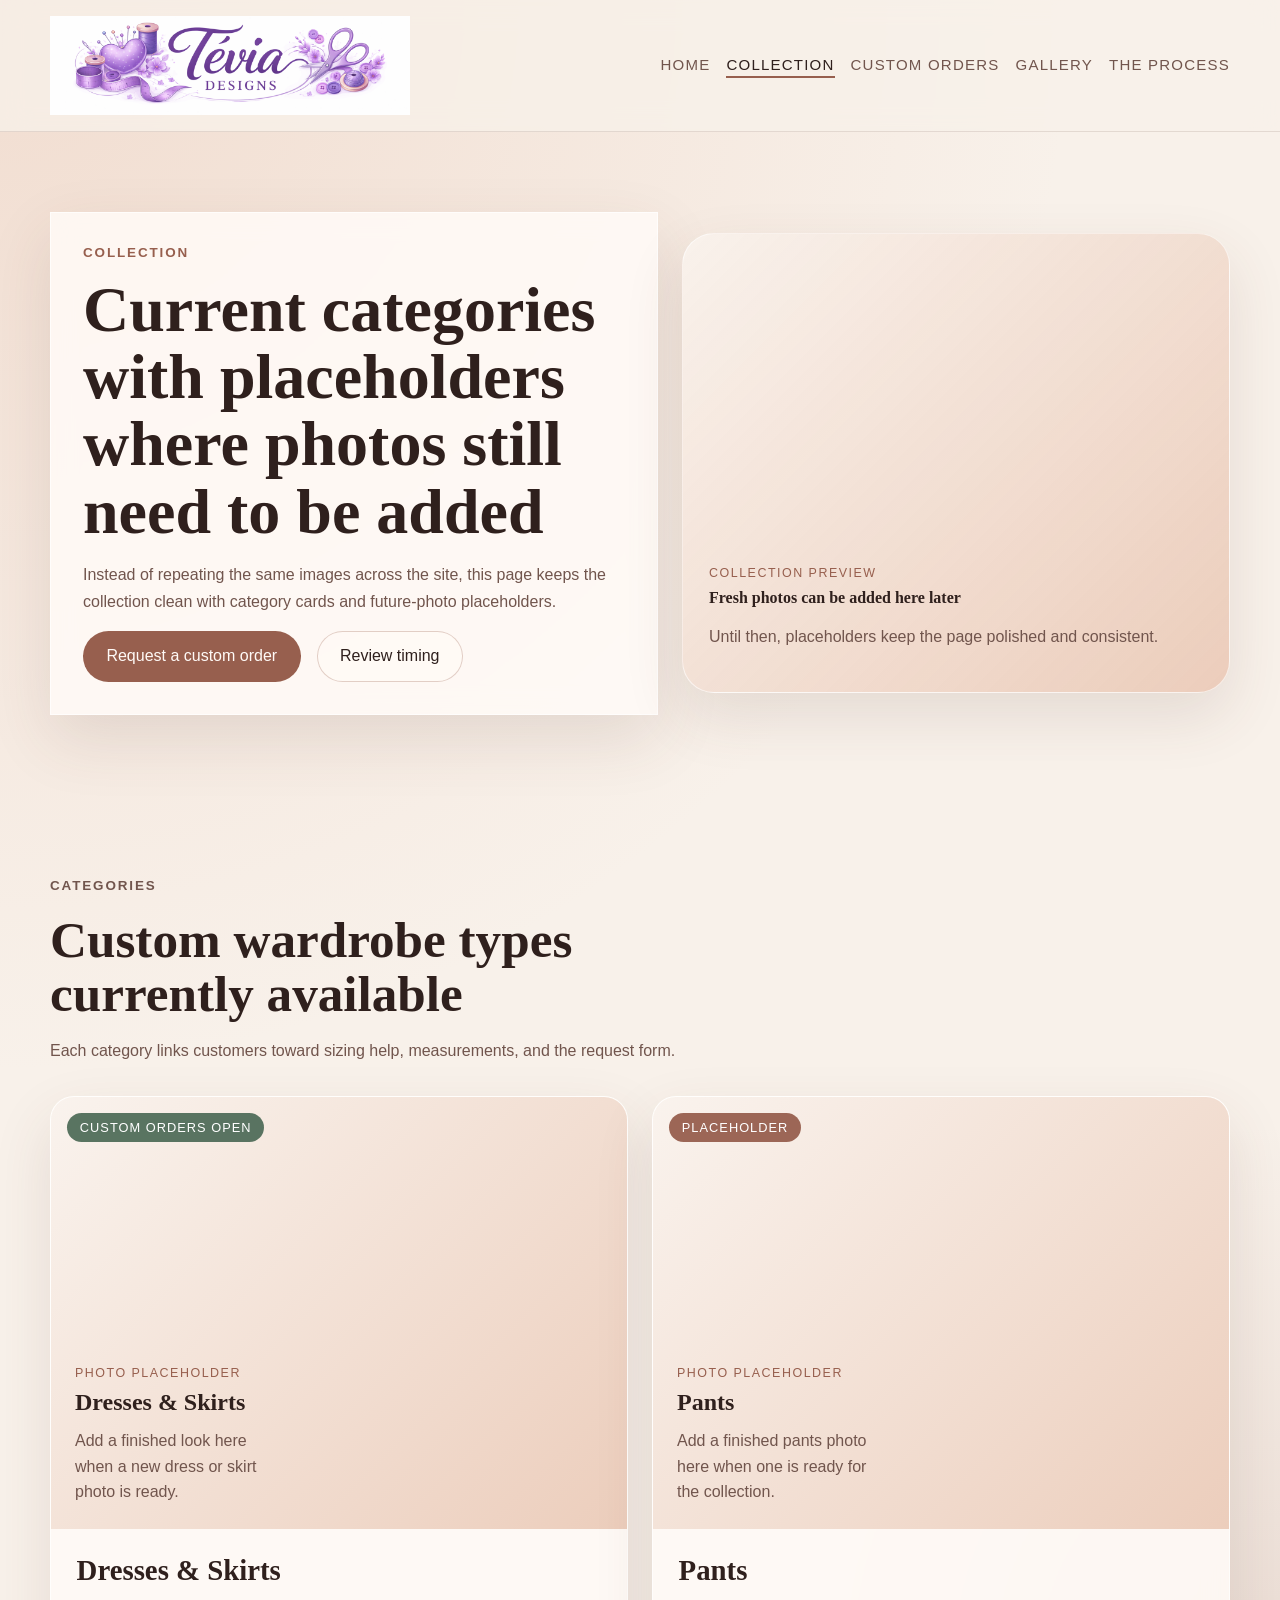
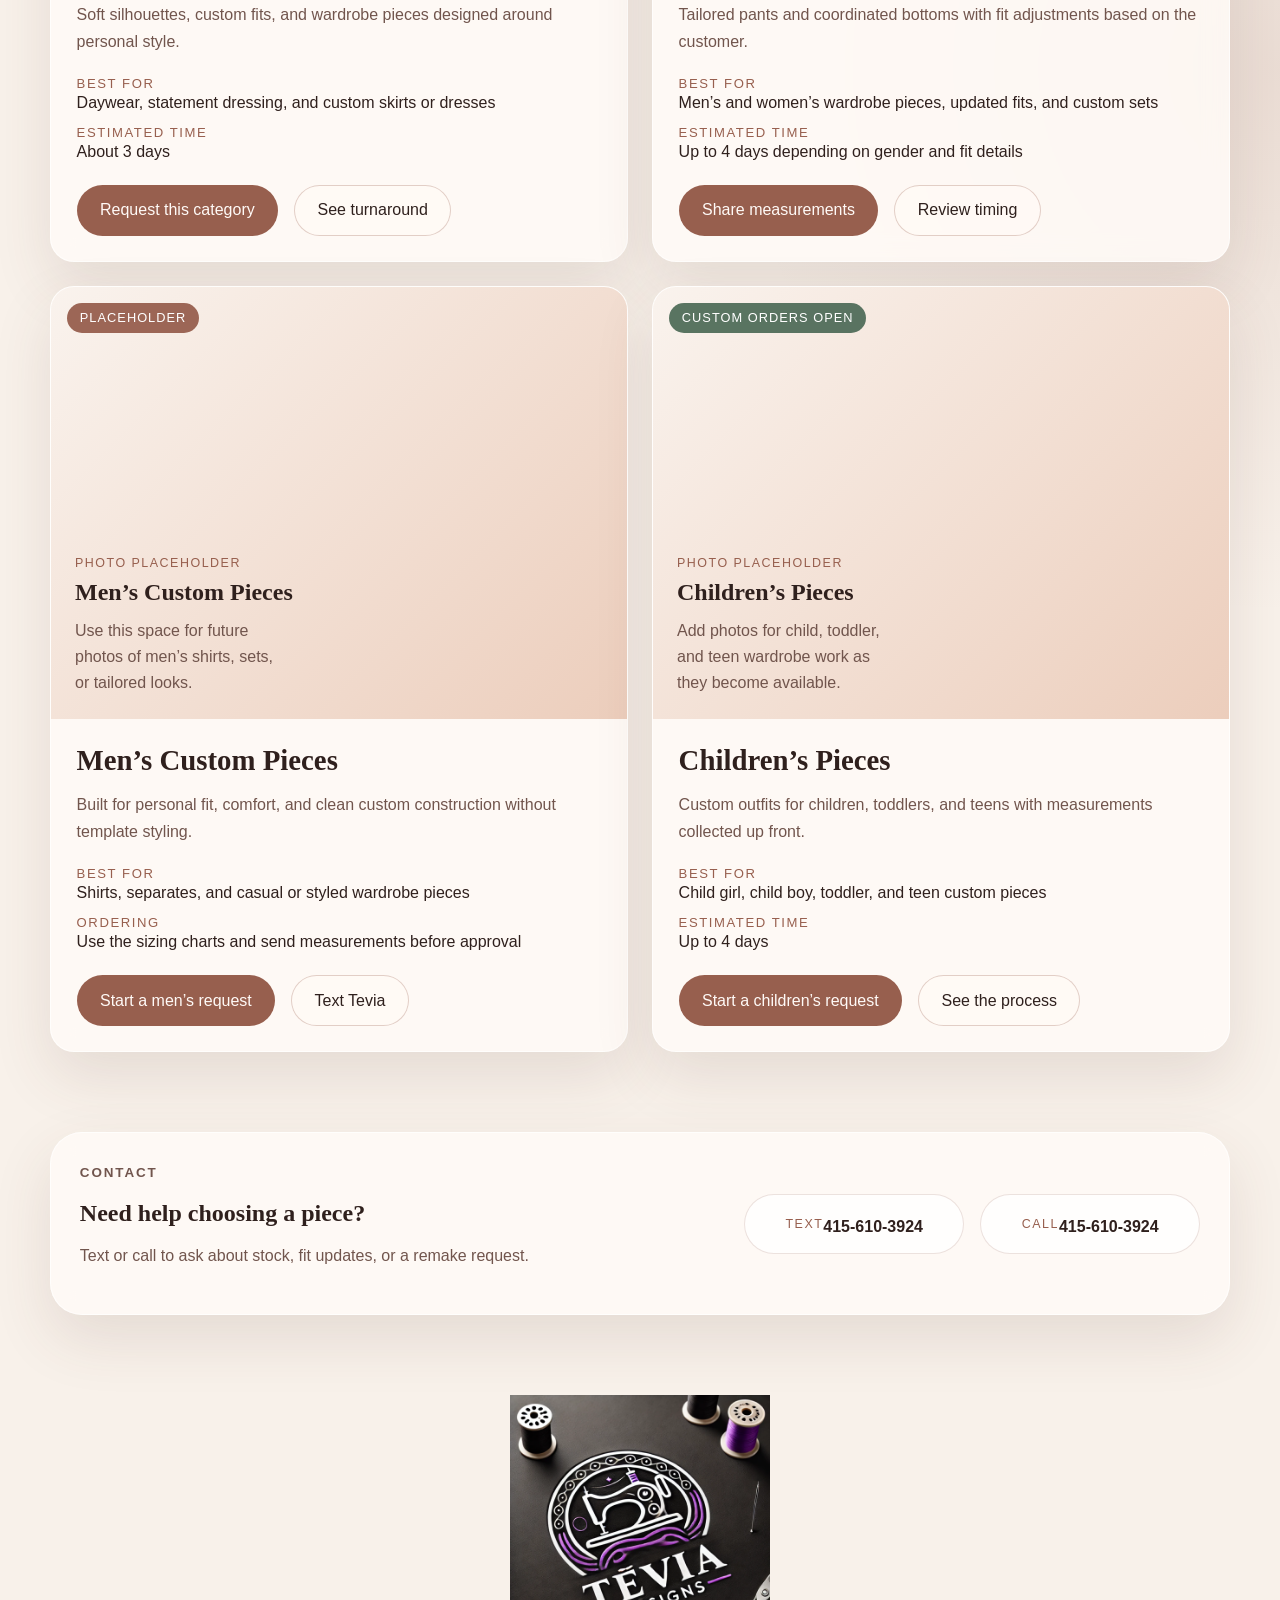
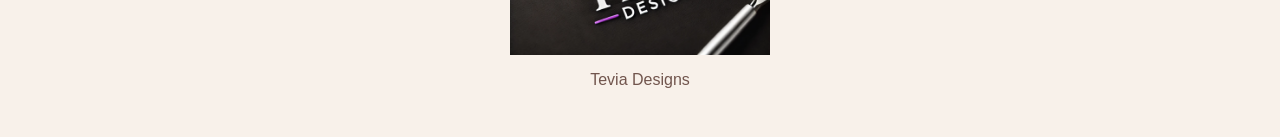
==== site/collection.html @ 5093405c "Segment the storefront journey Split the site into focused pages, add sizing and measurement guidanc" ====
<!doctype html>
<html lang="en">
  <head>
    <meta charset="UTF-8" />
    <meta name="viewport" content="width=device-width, initial-scale=1.0" />
    <title>Tevia Designs | Collection</title>
    <meta
      name="description"
      content="Browse current Tevia Designs pieces, made-to-order highlights, and future collection placeholders."
    />
    <link rel="stylesheet" href="./styles.css" />
  </head>
  <body>
    <div class="page-shell">
      <header class="site-header">
        <div class="brand-bar">
          <a class="brand-mark" href="./index.html" aria-label="Tevia Designs home">
            <img src="./assets/images/tevia-header-footer.png" alt="Tevia Designs" />
          </a>
          <nav class="site-nav" aria-label="Primary">
            <a href="./index.html">Home</a>
            <a href="./collection.html" aria-current="page">Collection</a>
            <a href="./custom-orders.html">Custom Orders</a>
            <a href="./gallery.html">Gallery</a>
            <a href="./process.html">The Process</a>
          </nav>
        </div>
      </header>

      <main>
        <section class="section page-hero">
          <div class="page-hero-content reveal">
            <p class="eyebrow">Collection</p>
            <h1>Current categories with placeholders where photos still need to be added</h1>
            <p class="hero-text">
              Instead of repeating the same images across the site, this page keeps the collection
              clean with category cards and future-photo placeholders.
            </p>
            <div class="hero-actions">
              <a class="button button-primary" href="./custom-orders.html">Request a custom order</a>
              <a class="button button-secondary" href="./process.html">Review timing</a>
            </div>
          </div>
          <div class="page-hero-media media-placeholder reveal reveal-delay">
            <span>Collection preview</span>
            <strong>Fresh photos can be added here later</strong>
            <p>Until then, placeholders keep the page polished and consistent.</p>
          </div>
        </section>

        <section class="section">
          <div class="section-heading reveal">
            <p class="eyebrow">Categories</p>
            <h2>Custom wardrobe types currently available</h2>
            <p>Each category links customers toward sizing help, measurements, and the request form.</p>
          </div>

          <div class="product-grid">
            <article class="product-card reveal">
              <div class="product-image">
                <div class="product-image-placeholder">
                  <span>Photo placeholder</span>
                  <strong>Dresses &amp; Skirts</strong>
                  <p>Add a finished look here when a new dress or skirt photo is ready.</p>
                </div>
                <span class="product-badge">Custom orders open</span>
              </div>
              <div class="product-body">
                <h3>Dresses &amp; Skirts</h3>
                <p>
                  Soft silhouettes, custom fits, and wardrobe pieces designed around personal style.
                </p>
                <dl>
                  <div>
                    <dt>Best for</dt>
                    <dd>Daywear, statement dressing, and custom skirts or dresses</dd>
                  </div>
                  <div>
                    <dt>Estimated time</dt>
                    <dd>About 3 days</dd>
                  </div>
                </dl>
                <div class="product-actions">
                  <a class="button button-primary" href="./custom-orders.html">Request this category</a>
                  <a class="button button-secondary" href="./process.html">See turnaround</a>
                </div>
              </div>
            </article>

            <article class="product-card reveal">
              <div class="product-image">
                <div class="product-image-placeholder">
                  <span>Photo placeholder</span>
                  <strong>Pants</strong>
                  <p>Add a finished pants photo here when one is ready for the collection.</p>
                </div>
                <span class="product-badge product-badge-alt">Placeholder</span>
              </div>
              <div class="product-body">
                <h3>Pants</h3>
                <p>
                  Tailored pants and coordinated bottoms with fit adjustments based on the customer.
                </p>
                <dl>
                  <div>
                    <dt>Best for</dt>
                    <dd>Men’s and women’s wardrobe pieces, updated fits, and custom sets</dd>
                  </div>
                  <div>
                    <dt>Estimated time</dt>
                    <dd>Up to 4 days depending on gender and fit details</dd>
                  </div>
                </dl>
                <div class="product-actions">
                  <a class="button button-primary" href="./custom-orders.html">Share measurements</a>
                  <a class="button button-secondary" href="./process.html">Review timing</a>
                </div>
              </div>
            </article>

            <article class="product-card reveal">
              <div class="product-image">
                <div class="product-image-placeholder">
                  <span>Photo placeholder</span>
                  <strong>Men’s Custom Pieces</strong>
                  <p>Use this space for future photos of men’s shirts, sets, or tailored looks.</p>
                </div>
                <span class="product-badge product-badge-alt">Placeholder</span>
              </div>
              <div class="product-body">
                <h3>Men’s Custom Pieces</h3>
                <p>
                  Built for personal fit, comfort, and clean custom construction without template styling.
                </p>
                <dl>
                  <div>
                    <dt>Best for</dt>
                    <dd>Shirts, separates, and casual or styled wardrobe pieces</dd>
                  </div>
                  <div>
                    <dt>Ordering</dt>
                    <dd>Use the sizing charts and send measurements before approval</dd>
                  </div>
                </dl>
                <div class="product-actions">
                  <a class="button button-primary" href="./custom-orders.html">Start a men’s request</a>
                  <a class="button button-secondary" href="sms:+14156103924">Text Tevia</a>
                </div>
              </div>
            </article>

            <article class="product-card reveal">
              <div class="product-image">
                <div class="product-image-placeholder">
                  <span>Photo placeholder</span>
                  <strong>Children’s Pieces</strong>
                  <p>Add photos for child, toddler, and teen wardrobe work as they become available.</p>
                </div>
                <span class="product-badge">Custom orders open</span>
              </div>
              <div class="product-body">
                <h3>Children’s Pieces</h3>
                <p>
                  Custom outfits for children, toddlers, and teens with measurements collected up front.
                </p>
                <dl>
                  <div>
                    <dt>Best for</dt>
                    <dd>Child girl, child boy, toddler, and teen custom pieces</dd>
                  </div>
                  <div>
                    <dt>Estimated time</dt>
                    <dd>Up to 4 days</dd>
                  </div>
                </dl>
                <div class="product-actions">
                  <a class="button button-primary" href="./custom-orders.html">Start a children’s request</a>
                  <a class="button button-secondary" href="./process.html">See the process</a>
                </div>
              </div>
            </article>
          </div>
        </section>

        <section class="section compact-contact">
          <div class="contact-panel reveal">
            <div>
              <p class="eyebrow">Contact</p>
              <h2>Need help choosing a piece?</h2>
              <p>Text or call to ask about stock, fit updates, or a remake request.</p>
            </div>
            <div class="contact-actions">
              <a class="contact-link" href="sms:+14156103924">
                <span>Text</span>
                <strong>415-610-3924</strong>
              </a>
              <a class="contact-link" href="tel:+14156103924">
                <span>Call</span>
                <strong>415-610-3924</strong>
              </a>
            </div>
          </div>
        </section>
      </main>

      <footer class="site-footer">
        <img src="./assets/images/tevia-logo.png" alt="Tevia Designs logo" />
        <p>Tevia Designs</p>
      </footer>
    </div>

    <script src="./script.js"></script>
  </body>
</html>
---- site/styles.css ----
:root {
  --background: #f8f1ea;
  --surface: rgba(255, 251, 247, 0.85);
  --surface-strong: #fffaf5;
  --surface-soft: #f3e4d8;
  --text: #2f201d;
  --text-soft: #71554d;
  --line: rgba(78, 46, 39, 0.12);
  --accent: #975f4e;
  --accent-deep: #6f4135;
  --accent-soft: #e9c4b0;
  --success: #4d6a56;
  --shadow: 0 24px 60px rgba(93, 59, 48, 0.12);
  --radius-lg: 32px;
  --radius-md: 24px;
  --radius-sm: 18px;
  --max-width: 1180px;
}

* {
  box-sizing: border-box;
}

html {
  scroll-behavior: smooth;
}

body {
  margin: 0;
  font-family: "Segoe UI", Tahoma, Geneva, Verdana, sans-serif;
  color: var(--text);
  background:
    radial-gradient(circle at top left, rgba(233, 196, 176, 0.45), transparent 30%),
    radial-gradient(circle at right center, rgba(151, 95, 78, 0.14), transparent 26%),
    var(--background);
}

img {
  max-width: 100%;
  display: block;
}

a {
  color: inherit;
  text-decoration: none;
}

button,
input,
select,
textarea {
  font: inherit;
}

.page-shell {
  overflow: hidden;
}

.site-header {
  position: sticky;
  top: 0;
  z-index: 20;
  backdrop-filter: blur(14px);
  background: rgba(248, 241, 234, 0.78);
  border-bottom: 1px solid var(--line);
}

.brand-bar,
.section,
.site-footer {
  width: min(calc(100% - 2rem), var(--max-width));
  margin: 0 auto;
}

.brand-bar {
  display: flex;
  justify-content: space-between;
  align-items: center;
  gap: 1rem;
  padding: 1rem 0;
}

.brand-mark {
  width: min(360px, 56vw);
}

.site-nav {
  display: flex;
  flex-wrap: wrap;
  justify-content: flex-end;
  gap: 1rem;
  font-size: 0.94rem;
  letter-spacing: 0.08em;
  text-transform: uppercase;
}

.site-nav a {
  position: relative;
  padding-bottom: 0.15rem;
  color: var(--text-soft);
}

.site-nav a::after {
  content: "";
  position: absolute;
  left: 0;
  bottom: -0.15rem;
  width: 100%;
  height: 2px;
  background: var(--accent);
  transform: scaleX(0);
  transform-origin: left;
  transition: transform 180ms ease;
}

.site-nav a:hover::after,
.site-nav a:focus-visible::after,
.site-nav a[aria-current="page"]::after {
  transform: scaleX(1);
}

.site-nav a[aria-current="page"] {
  color: var(--text);
}

.section {
  padding: 5rem 0;
}

.page-hero,
.feature-link-grid {
  display: grid;
  gap: 1.5rem;
}

.page-hero {
  grid-template-columns: 1fr 0.9fr;
  align-items: center;
}

.page-hero-content,
.page-hero-media,
.feature-link-card {
  background: var(--surface);
  border: 1px solid rgba(255, 255, 255, 0.62);
  box-shadow: var(--shadow);
  backdrop-filter: blur(12px);
}

.page-hero-content,
.feature-link-body {
  padding: 2rem;
}

.page-hero-content h1,
.feature-link-body h3 {
  margin: 0 0 1rem;
  line-height: 1.05;
  font-family: Georgia, "Times New Roman", serif;
}

.page-hero-content h1 {
  font-size: clamp(2.6rem, 5vw, 4.4rem);
}

.page-hero-media,
.feature-link-card {
  overflow: hidden;
  border-radius: var(--radius-lg);
}

.media-placeholder,
.placeholder-visual {
  display: flex;
  flex-direction: column;
  justify-content: flex-end;
  padding: 1.6rem;
  background:
    linear-gradient(135deg, rgba(255, 255, 255, 0.5), rgba(233, 196, 176, 0.72)),
    var(--surface-soft);
  color: var(--text);
}

.media-placeholder span,
.placeholder-visual span,
.timeline-card span {
  display: block;
  font-size: 0.78rem;
  letter-spacing: 0.12em;
  text-transform: uppercase;
  color: var(--accent);
}

.media-placeholder strong,
.placeholder-visual strong,
.timeline-card strong {
  display: block;
  margin-top: 0.5rem;
  line-height: 1.2;
  font-family: Georgia, "Times New Roman", serif;
}

.media-placeholder p,
.placeholder-visual p,
.timeline-card p,
.measure-card p,
.chart-card p {
  color: var(--text-soft);
  line-height: 1.7;
}

.page-hero-media img,
.feature-link-media img {
  width: 100%;
  height: 100%;
  object-fit: cover;
}

.page-hero-media {
  min-height: 460px;
}

.feature-link-grid {
  grid-template-columns: repeat(2, minmax(0, 1fr));
}

.feature-link-card {
  display: flex;
  flex-direction: column;
}

.feature-link-media {
  aspect-ratio: 4 / 3;
}

.feature-link-body h3 {
  font-size: 1.9rem;
}

.placeholder-visual {
  min-height: 180px;
}

.compact-contact {
  padding-top: 0;
}

.hero {
  display: grid;
  grid-template-columns: 1.1fr 0.9fr;
  gap: 3rem;
  align-items: center;
  min-height: calc(100vh - 90px);
}

.eyebrow {
  margin: 0 0 1rem;
  color: var(--accent);
  letter-spacing: 0.14em;
  text-transform: uppercase;
  font-size: 0.84rem;
  font-weight: 700;
}

.hero h1,
.section-heading h2,
.intro-grid h2,
.product-body h3,
.process-card h3,
.gallery-placeholder h3,
.contact-panel h2 {
  margin: 0;
  line-height: 1.05;
  font-family: Georgia, "Times New Roman", serif;
}

.hero h1 {
  font-size: clamp(2.9rem, 6vw, 5.3rem);
}

.hero-text,
.section-heading p,
.product-body p,
.process-list span,
.contact-panel p,
.intro-grid p,
.form-note,
.gallery-placeholder p,
.hero-highlights {
  color: var(--text-soft);
  line-height: 1.7;
}

.hero-actions,
.product-actions,
.form-actions,
.contact-actions {
  display: flex;
  flex-wrap: wrap;
  gap: 1rem;
}

.button,
.contact-link {
  display: inline-flex;
  align-items: center;
  justify-content: center;
  min-height: 3.15rem;
  padding: 0.9rem 1.4rem;
  border-radius: 999px;
  border: 1px solid transparent;
  transition:
    transform 160ms ease,
    background 160ms ease,
    border-color 160ms ease,
    color 160ms ease;
}

.button:hover,
.button:focus-visible,
.contact-link:hover,
.contact-link:focus-visible {
  transform: translateY(-2px);
}

.button-primary {
  background: var(--accent);
  color: #fffaf7;
}

.button-primary:hover,
.button-primary:focus-visible {
  background: var(--accent-deep);
}

.button-secondary {
  border-color: rgba(151, 95, 78, 0.28);
  background: rgba(255, 250, 245, 0.7);
}

.hero-highlights {
  display: grid;
  gap: 0.5rem;
  padding-left: 1.1rem;
}

.hero-visual {
  position: relative;
  min-height: 560px;
}

.hero-card {
  position: absolute;
  overflow: hidden;
  border-radius: var(--radius-lg);
  box-shadow: var(--shadow);
  border: 1px solid rgba(255, 255, 255, 0.55);
}

.hero-card img {
  width: 100%;
  height: 100%;
  object-fit: cover;
}

.hero-card-main {
  inset: 0 2rem 4rem 0;
}

.hero-card-accent {
  width: min(230px, 42vw);
  height: 300px;
  right: 0;
  bottom: 0;
}

.hero-card.media-placeholder {
  border: 1px solid rgba(255, 255, 255, 0.55);
}

.media-placeholder-compact {
  justify-content: flex-end;
}

.floating-card {
  animation: floatCard 5s ease-in-out infinite;
}

@keyframes floatCard {
  0%,
  100% {
    transform: translateY(0);
  }
  50% {
    transform: translateY(-10px);
  }
}

.hero-note,
.intro-card,
.product-card,
.process-card,
.request-form,
.gallery-placeholder,
.contact-panel {
  background: var(--surface);
  border: 1px solid rgba(255, 255, 255, 0.62);
  box-shadow: var(--shadow);
  backdrop-filter: blur(12px);
}

.hero-note {
  position: absolute;
  left: 1.5rem;
  bottom: 1rem;
  max-width: 280px;
  padding: 1rem 1.15rem;
  border-radius: 20px;
}

.hero-note span,
.gallery-placeholder span,
.contact-link span {
  display: block;
  font-size: 0.78rem;
  letter-spacing: 0.12em;
  text-transform: uppercase;
  color: var(--accent);
}

.hero-note strong,
.contact-link strong {
  display: block;
  margin-top: 0.45rem;
  line-height: 1.4;
}

.intro-card {
  padding: 2rem;
  border-radius: var(--radius-lg);
}

.intro-grid {
  display: grid;
  grid-template-columns: repeat(3, minmax(0, 1fr));
  gap: 1.5rem;
}

.section-heading {
  max-width: 700px;
  margin-bottom: 2rem;
}

.section-heading h2 {
  font-size: clamp(2.1rem, 4vw, 3.3rem);
  margin-bottom: 1rem;
}

.product-grid,
.gallery-grid {
  display: grid;
  gap: 1.5rem;
}

.product-grid {
  grid-template-columns: repeat(2, minmax(0, 1fr));
}

.product-card {
  display: flex;
  flex-direction: column;
  border-radius: var(--radius-md);
  overflow: hidden;
}

.product-image {
  position: relative;
  aspect-ratio: 4 / 3;
}

.product-image-placeholder {
  display: flex;
  height: 100%;
  min-height: 100%;
  flex-direction: column;
  justify-content: flex-end;
  padding: 1.5rem;
  background:
    linear-gradient(135deg, rgba(255, 255, 255, 0.55), rgba(233, 196, 176, 0.7)),
    var(--surface-soft);
  color: var(--text);
}

.product-image-placeholder span {
  display: block;
  font-size: 0.78rem;
  letter-spacing: 0.12em;
  text-transform: uppercase;
  color: var(--accent);
}

.product-image-placeholder strong {
  display: block;
  margin-top: 0.5rem;
  font-size: 1.5rem;
  line-height: 1.2;
  font-family: Georgia, "Times New Roman", serif;
}

.product-image-placeholder p {
  margin: 0.7rem 0 0;
  max-width: 24ch;
  color: var(--text-soft);
  line-height: 1.6;
}

.product-image img {
  width: 100%;
  height: 100%;
  object-fit: cover;
}

.product-badge {
  position: absolute;
  top: 1rem;
  left: 1rem;
  padding: 0.45rem 0.8rem;
  border-radius: 999px;
  background: rgba(77, 106, 86, 0.92);
  color: white;
  font-size: 0.8rem;
  letter-spacing: 0.08em;
  text-transform: uppercase;
}

.product-badge-alt {
  background: rgba(151, 95, 78, 0.95);
}

.product-body {
  padding: 1.6rem;
}

.product-body h3 {
  font-size: 1.8rem;
  margin-bottom: 0.8rem;
}

.product-body dl {
  display: grid;
  gap: 0.8rem;
  margin: 1.3rem 0 1.5rem;
}

.product-body dt {
  font-size: 0.82rem;
  letter-spacing: 0.12em;
  text-transform: uppercase;
  color: var(--accent);
}

.product-body dd {
  margin: 0.2rem 0 0;
}

.split-layout {
  display: grid;
  grid-template-columns: 0.92fr 1.08fr;
  gap: 1.5rem;
}

.process-card,
.request-form,
.contact-panel {
  border-radius: var(--radius-lg);
  padding: 1.8rem;
}

.studio-profile {
  display: flex;
  gap: 1rem;
  align-items: center;
}

.studio-profile img {
  width: 88px;
  height: 88px;
  border-radius: 50%;
  object-fit: cover;
}

.process-list {
  display: grid;
  gap: 1rem;
  padding-left: 1.25rem;
  margin: 1.8rem 0 0;
}

.process-list strong {
  display: block;
  margin-bottom: 0.35rem;
}

.request-form {
  display: grid;
  gap: 1rem;
}

.form-section {
  display: grid;
  gap: 1rem;
  padding-top: 0.4rem;
  border-top: 1px solid rgba(151, 95, 78, 0.18);
}

.request-form label {
  display: grid;
  gap: 0.45rem;
  font-weight: 600;
}

.request-form input,
.request-form select,
.request-form textarea {
  width: 100%;
  padding: 0.95rem 1rem;
  border-radius: 16px;
  border: 1px solid rgba(151, 95, 78, 0.18);
  background: rgba(255, 255, 255, 0.85);
  color: var(--text);
}

.request-form textarea {
  resize: vertical;
}

.request-form input:focus,
.request-form select:focus,
.request-form textarea:focus {
  outline: 2px solid rgba(151, 95, 78, 0.2);
  border-color: rgba(151, 95, 78, 0.45);
}

.message-preview {
  min-height: 3rem;
  padding: 1rem 1.1rem;
  border-radius: 18px;
  background: rgba(243, 228, 216, 0.65);
  color: var(--text-soft);
}

.measurement-fields,
.measure-guide-grid,
.chart-grid,
.process-grid,
.timeline-grid {
  display: grid;
  gap: 1rem;
}

.measurement-fields {
  grid-template-columns: repeat(2, minmax(0, 1fr));
}

.measure-guide-grid,
.process-grid {
  grid-template-columns: repeat(3, minmax(0, 1fr));
}

.chart-grid,
.timeline-grid {
  grid-template-columns: repeat(3, minmax(0, 1fr));
}

.measure-card,
.chart-card,
.timeline-card {
  padding: 1.5rem;
  border-radius: var(--radius-md);
  background: var(--surface);
  border: 1px solid rgba(255, 255, 255, 0.62);
  box-shadow: var(--shadow);
  backdrop-filter: blur(12px);
}

.measure-card h3,
.chart-card h3 {
  margin: 0 0 0.8rem;
  font-family: Georgia, "Times New Roman", serif;
  font-size: 1.5rem;
}

.table-wrap {
  overflow-x: auto;
}

.size-table {
  width: 100%;
  border-collapse: collapse;
  font-size: 0.95rem;
}

.size-table th,
.size-table td {
  padding: 0.8rem 0.7rem;
  border-bottom: 1px solid rgba(151, 95, 78, 0.18);
  text-align: left;
}

.size-table th {
  color: var(--accent);
  font-size: 0.8rem;
  letter-spacing: 0.08em;
  text-transform: uppercase;
}

.timeline-card strong {
  font-size: 2rem;
}

.category-panel {
  display: grid;
  grid-template-columns: 0.8fr 1.2fr;
  gap: 1.5rem;
  margin-bottom: 1.5rem;
  padding: 1.6rem;
  border-radius: var(--radius-lg);
  background: var(--surface);
  border: 1px solid rgba(255, 255, 255, 0.62);
  box-shadow: var(--shadow);
  backdrop-filter: blur(12px);
}

.category-copy h3 {
  margin: 0 0 0.75rem;
  font-size: 2rem;
  font-family: Georgia, "Times New Roman", serif;
}

.category-copy p:last-child {
  margin-bottom: 0;
  color: var(--text-soft);
  line-height: 1.7;
}

.maternity-grid {
  display: grid;
  grid-template-columns: repeat(2, minmax(0, 1fr));
  gap: 1rem;
}

.gallery-grid {
  grid-template-columns: repeat(3, minmax(0, 1fr));
}

.gallery-tile,
.gallery-placeholder {
  position: relative;
  min-height: 260px;
  border-radius: var(--radius-md);
  overflow: hidden;
}

.gallery-tile-large {
  grid-column: span 2;
  grid-row: span 2;
  min-height: 540px;
}

.gallery-tile img {
  width: 100%;
  height: 100%;
  object-fit: cover;
}

.gallery-tile figcaption {
  position: absolute;
  inset: auto 0 0 0;
  padding: 1rem 1.15rem;
  background: linear-gradient(transparent, rgba(31, 20, 18, 0.78));
  color: white;
}

.gallery-placeholder {
  display: flex;
  flex-direction: column;
  justify-content: flex-end;
  padding: 1.5rem;
  border: 1px dashed rgba(151, 95, 78, 0.35);
  background:
    linear-gradient(135deg, rgba(255, 255, 255, 0.44), rgba(233, 196, 176, 0.48)),
    var(--surface);
}

.gallery-placeholder h3 {
  margin-top: 0.5rem;
  font-size: 1.6rem;
}

.contact-section {
  padding-bottom: 6rem;
}

.contact-panel {
  display: flex;
  justify-content: space-between;
  gap: 1.5rem;
  align-items: center;
}

.contact-link {
  min-width: 220px;
  border: 1px solid rgba(151, 95, 78, 0.18);
  background: rgba(255, 255, 255, 0.75);
}

.site-footer {
  padding: 0 0 3rem;
  text-align: center;
}

.site-footer img {
  width: min(260px, 50vw);
  margin: 0 auto 1rem;
}

.site-footer p {
  margin: 0;
  color: var(--text-soft);
}

.reveal {
  opacity: 0;
  transform: translateY(22px);
  transition:
    opacity 650ms ease,
    transform 650ms ease;
}

.reveal-delay {
  transition-delay: 120ms;
}

.reveal.is-visible {
  opacity: 1;
  transform: translateY(0);
}

@media (max-width: 980px) {
  .hero,
  .split-layout,
  .intro-grid,
  .product-grid,
  .contact-panel,
  .category-panel,
  .page-hero,
  .feature-link-grid,
  .measure-guide-grid,
  .chart-grid,
  .process-grid,
  .timeline-grid {
    grid-template-columns: 1fr;
  }

  .hero,
  .contact-panel {
    display: grid;
  }

  .hero {
    min-height: auto;
    padding-top: 3rem;
  }

  .hero-visual {
    min-height: 480px;
  }

  .hero-card-main {
    right: 4rem;
  }

  .gallery-grid {
    grid-template-columns: repeat(2, minmax(0, 1fr));
  }

  .maternity-grid {
    grid-template-columns: repeat(2, minmax(0, 1fr));
  }

  .measurement-fields {
    grid-template-columns: repeat(2, minmax(0, 1fr));
  }

  .gallery-tile-large {
    min-height: 420px;
  }
}

@media (max-width: 720px) {
  .brand-bar {
    flex-direction: column;
    align-items: flex-start;
  }

  .site-nav {
    justify-content: flex-start;
  }

  .section {
    padding: 4rem 0;
  }

  .hero-card-main {
    inset: 0 0 5rem 0;
  }

  .hero-card-accent {
    width: 44vw;
    height: 220px;
  }

  .hero-note {
    left: 1rem;
    right: 1rem;
    max-width: none;
  }

  .gallery-grid {
    grid-template-columns: 1fr;
  }

  .maternity-grid {
    grid-template-columns: 1fr;
  }

  .measurement-fields {
    grid-template-columns: 1fr;
  }

  .gallery-tile-large {
    grid-column: auto;
    grid-row: auto;
    min-height: 320px;
  }

  .product-body,
  .process-card,
  .request-form,
  .contact-panel {
    padding: 1.3rem;
  }
}
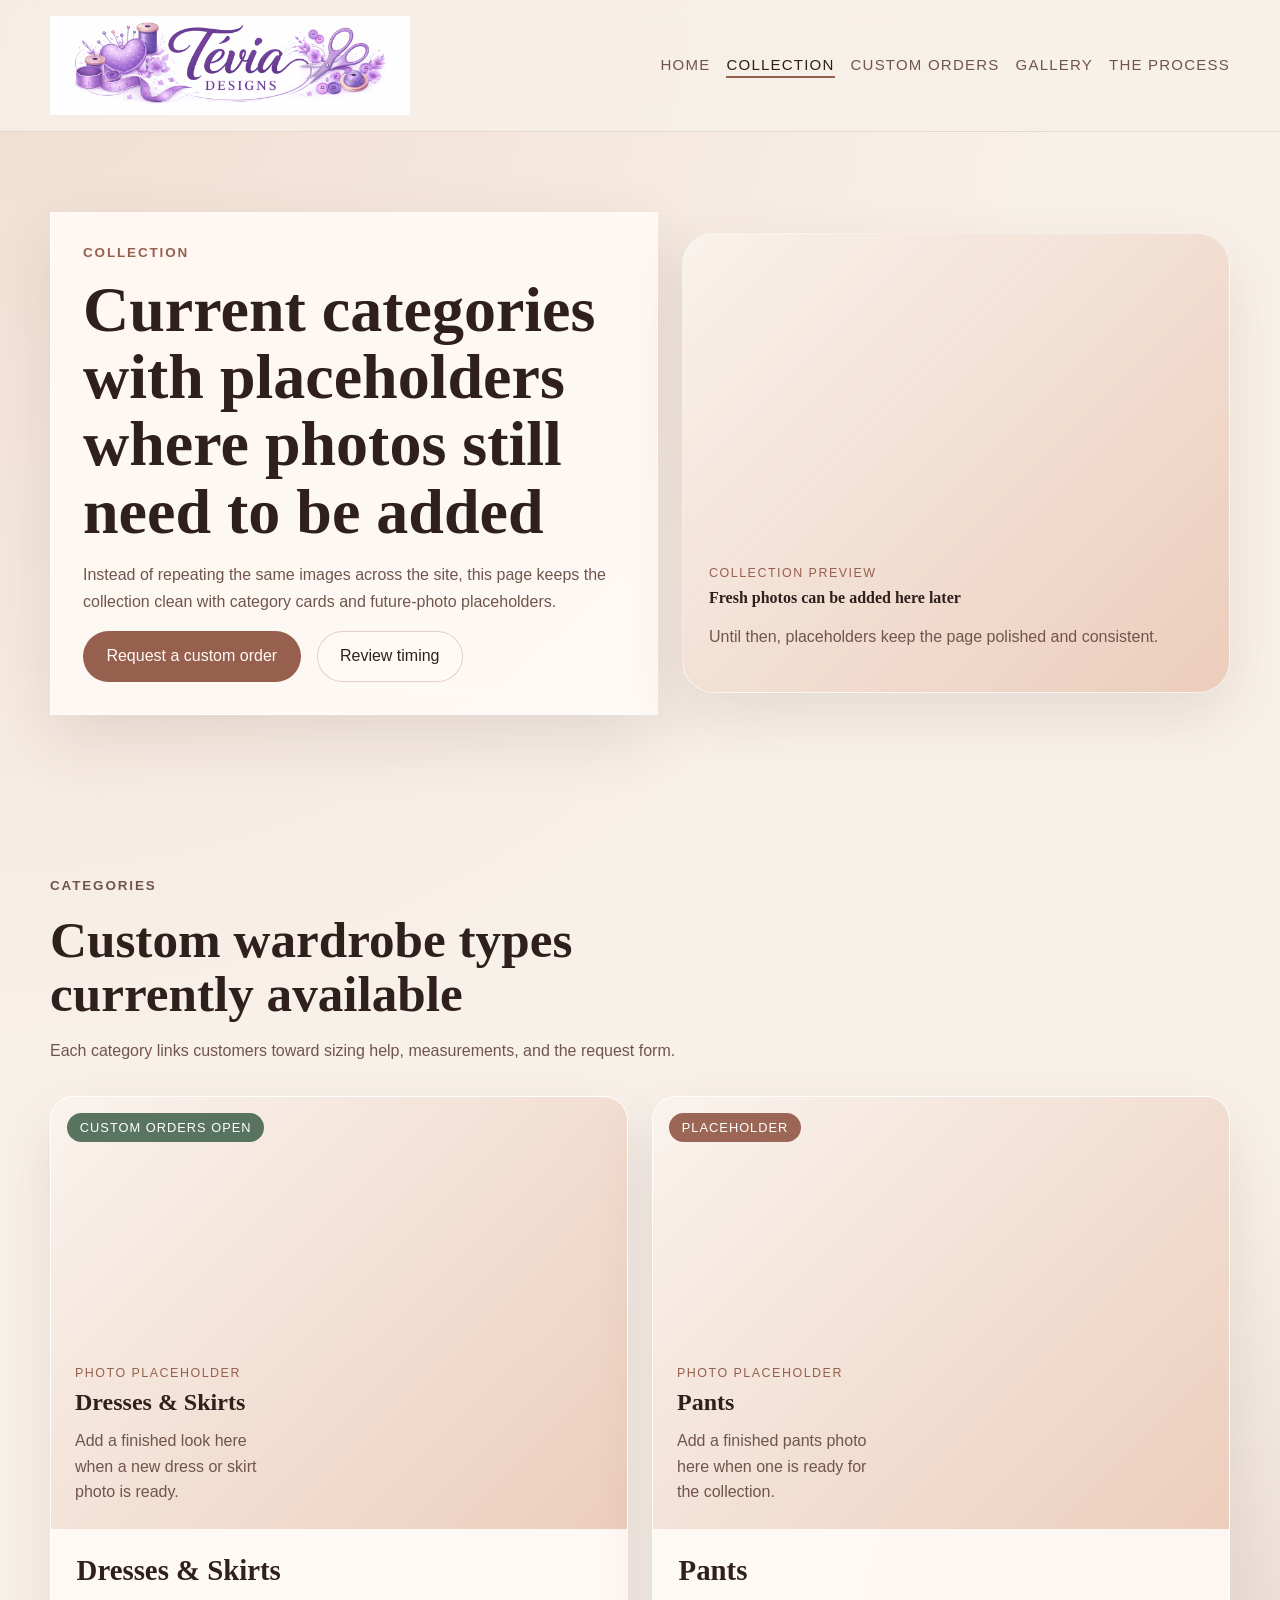
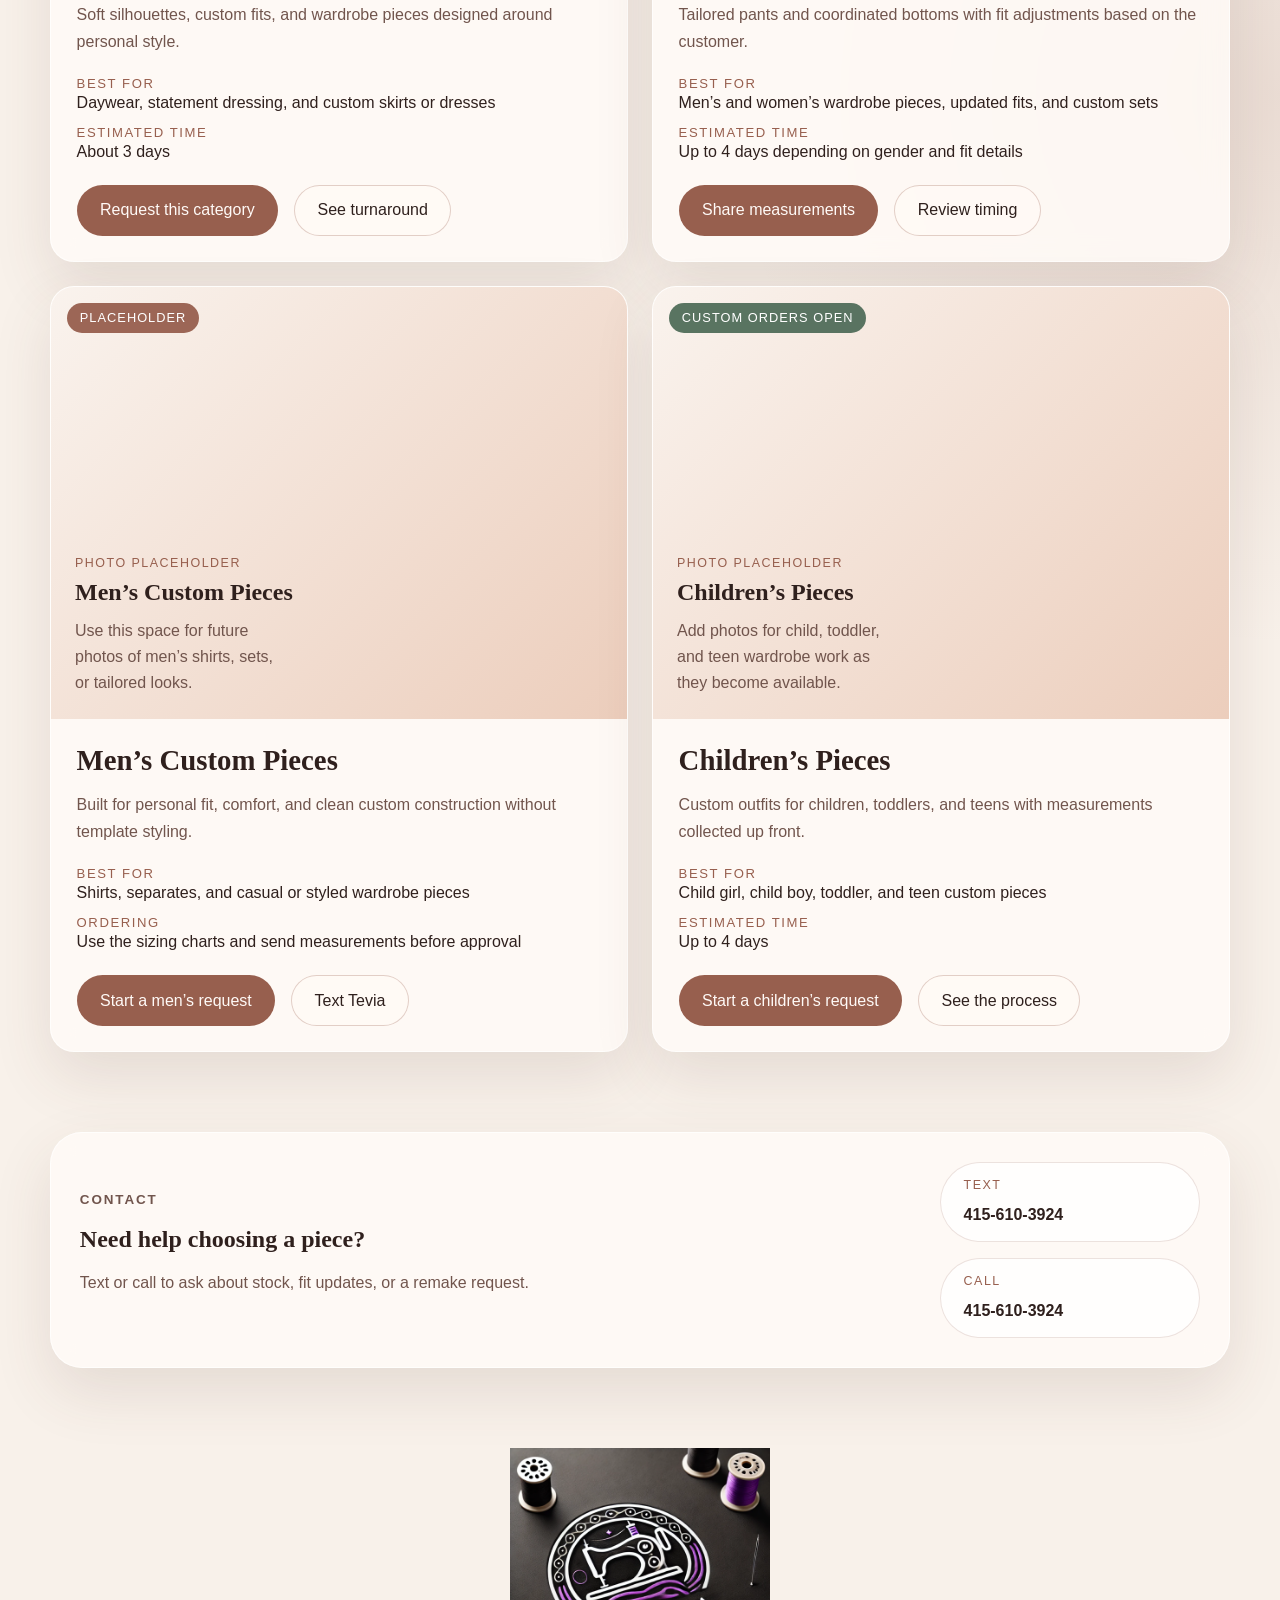
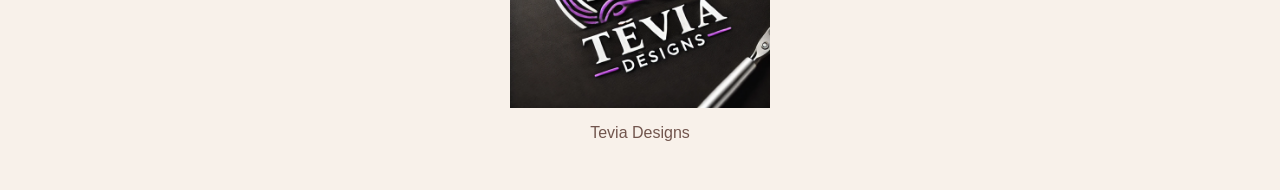
==== commit 9e024103: "Gate mobile contact actions Enable call and text actions only on mobile devices and add a Google For" ====
--- a/site/collection.html
+++ b/site/collection.html
@@ -144,7 +144,7 @@
                 </dl>
                 <div class="product-actions">
                   <a class="button button-primary" href="./custom-orders.html">Start a men’s request</a>
-                  <a class="button button-secondary" href="sms:+14156103924">Text Tevia</a>
+                  <a class="button button-secondary" data-mobile-href="sms:+14156103924">Text Tevia</a>
                 </div>
               </div>
             </article>
@@ -190,11 +190,11 @@
               <p>Text or call to ask about stock, fit updates, or a remake request.</p>
             </div>
             <div class="contact-actions">
-              <a class="contact-link" href="sms:+14156103924">
+              <a class="contact-link mobile-contact-link" data-mobile-href="sms:+14156103924">
                 <span>Text</span>
                 <strong>415-610-3924</strong>
               </a>
-              <a class="contact-link" href="tel:+14156103924">
+              <a class="contact-link mobile-contact-link" data-mobile-href="tel:+14156103924">
                 <span>Call</span>
                 <strong>415-610-3924</strong>
               </a>
--- a/site/styles.css
+++ b/site/styles.css
@@ -323,6 +323,10 @@
   transform: translateY(-2px);
 }
 
+.button[hidden] {
+  display: none;
+}
+
 .button-primary {
   background: var(--accent);
   color: #fffaf7;
@@ -808,10 +812,46 @@
   align-items: center;
 }
 
+.contact-panel > div:first-child {
+  flex: 1;
+}
+
+.contact-actions {
+  flex-direction: column;
+  align-items: stretch;
+  min-width: min(100%, 260px);
+}
+
 .contact-link {
-  min-width: 220px;
+  width: 100%;
+  justify-content: flex-start;
+  align-items: flex-start;
+  flex-direction: column;
+  gap: 0.35rem;
   border: 1px solid rgba(151, 95, 78, 0.18);
   background: rgba(255, 255, 255, 0.75);
+}
+
+.contact-link.is-desktop-static {
+  cursor: default;
+}
+
+.button.is-desktop-static,
+.button.is-template-pending {
+  cursor: default;
+}
+
+.button.is-desktop-static:hover,
+.button.is-desktop-static:focus-visible,
+.button.is-template-pending:hover,
+.button.is-template-pending:focus-visible,
+.contact-link.is-desktop-static:hover,
+.contact-link.is-desktop-static:focus-visible {
+  transform: none;
+}
+
+.button.is-template-pending {
+  opacity: 0.8;
 }
 
 .site-footer {
